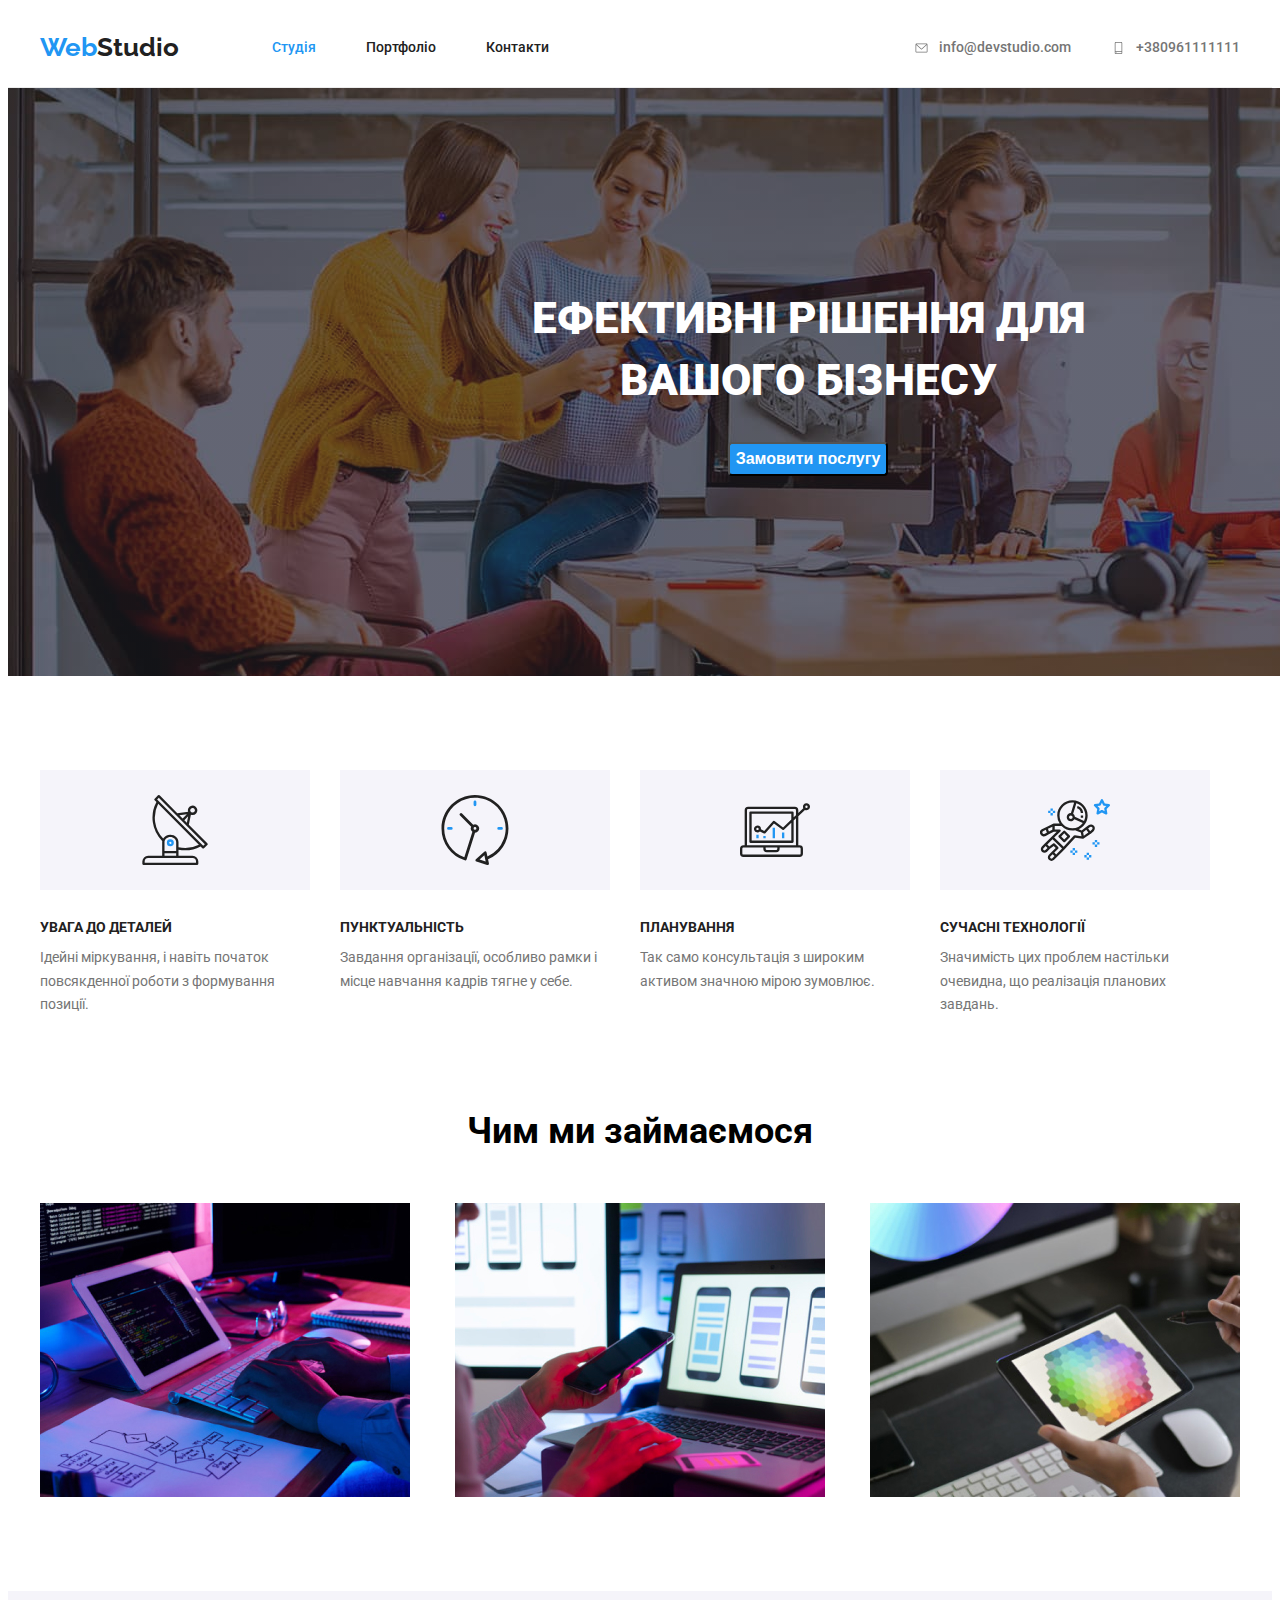
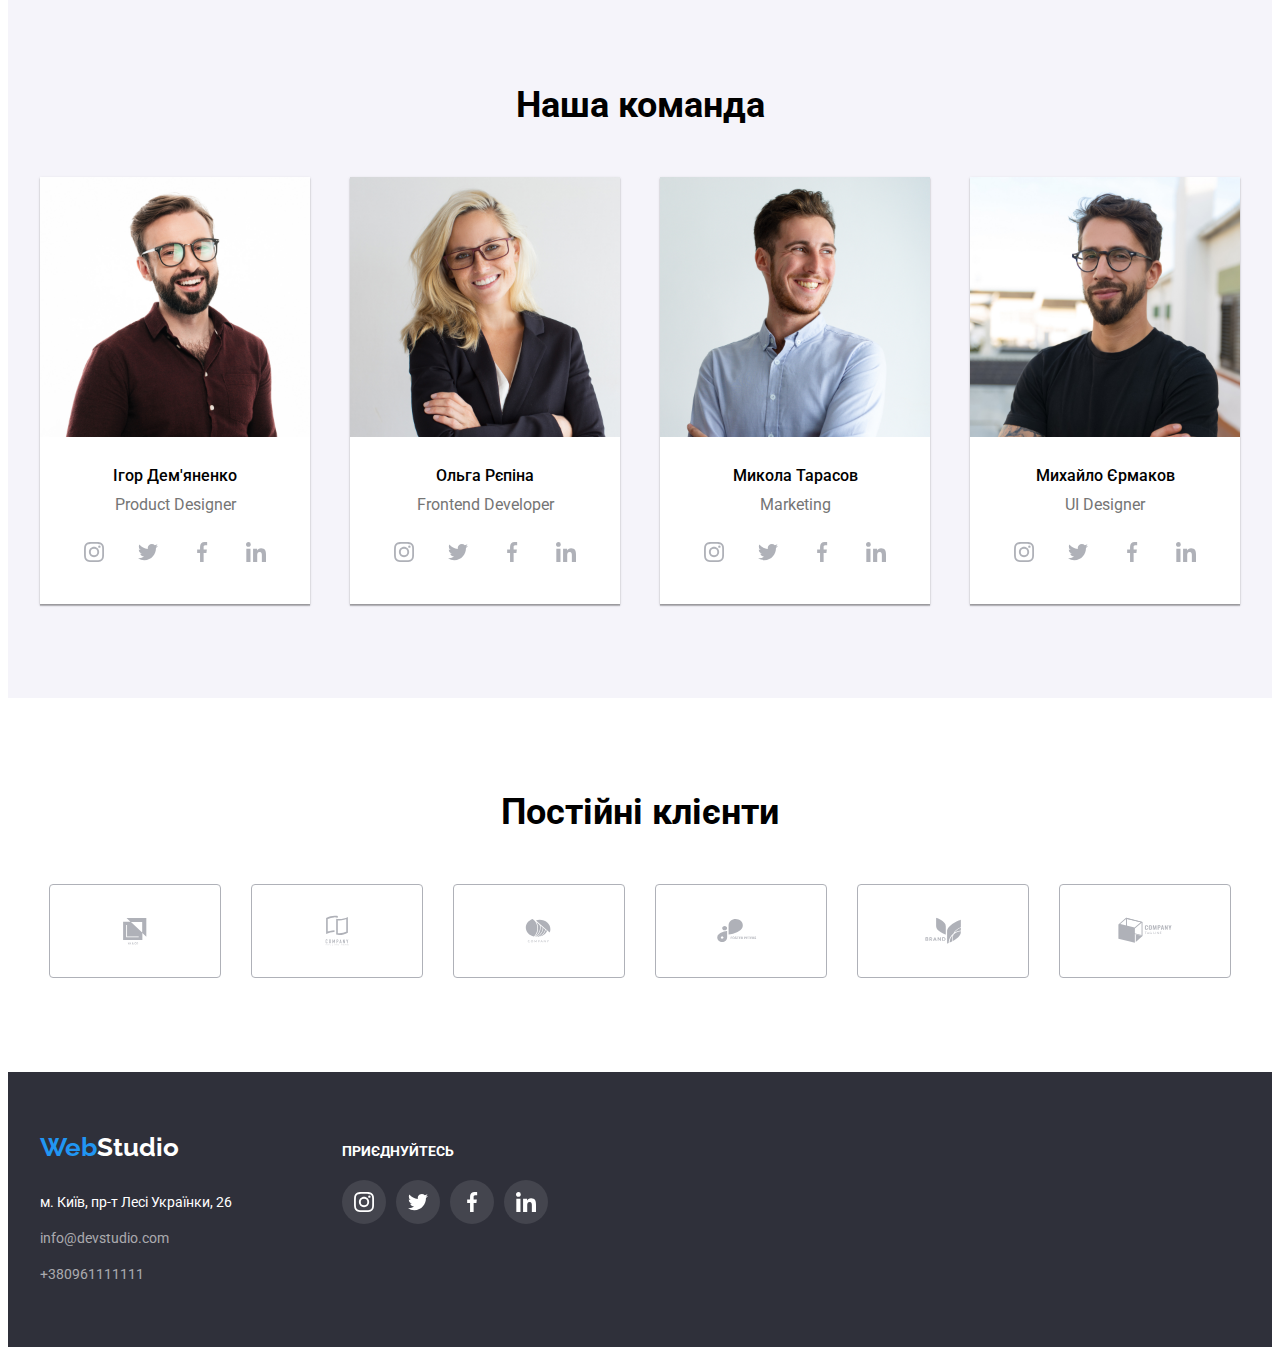
==== index.html @ 817e616e "03.02" ====
<!DOCTYPE html>
<html lang="uk">
  <head>
    <meta charset="UTF-8" />
    <meta http-equiv="X-UA-Compatible" content="IE=edge" />
    <meta name="viewport" content="width=device-width, initial-scale=1.0" />
    <title>Document</title>
    <link
      href="https://fonts.googleapis.com/css2?family=Raleway:wght@700&family=Roboto:wght@400;500;700;900&display=swap"
      rel="stylesheet"
    />
    <link rel="stylesheet" href="https://cdnjs.cloudflare.com/ajax/libs/modern-normalize/1.1.0/modern-normalize.min.css" integrity="sha512-wpPYUAdjBVSE4KJnH1VR1HeZfpl1ub8YT/NKx4PuQ5NmX2tKuGu6U/JRp5y+Y8XG2tV+wKQpNHVUX03MfMFn9Q==" crossorigin="anonymous" referrerpolicy="no-referrer" />
    <link rel="stylesheet" href="./css/styles.css" />
  </head>
  <body>
 
    <header class="header-content">
      <div class="container heder-container">
      <a href="index.html" class="logo-link"
        >Web<span class="logo-heder">Studio</span></a
      >
      <nav>
        <ul class="header-items list">
          <li><a href="index.html" class="site-nav active">Студія</a></li>
          <li><a href="portfolio.html" class="site-nav">Портфоліо</a></li>
          <li><a href="" class="site-nav">Контакти</a></li>
        </ul>
      </nav>

      <ul class="list auth-nav">
        <li class="thumbnail">
        <a href="mailto:info@devstudio.com" class="nav-link"
            ><svg class="icon-nav" width="15" height="12"><use href="images\icons.svg#envelope"></use></svg>info@devstudio.com</a>
        </li>
        <li class="thumbnail">
         <a href="tel:+380961111111"class="nav-link"><svg class="icon-nav" width="15" height="12"><use href="images\icons.svg#smartphone"></use></svg>+380961111111</a></li>
      </ul>
    </div>
    </header>
  

    <main>
      <section class="hero container-hero">
        <div class="container">
        <h1 class="hero-title">Ефективні рішення для вашого бізнесу</h1>
        <button type="button" class="btn-primary">Замовити послугу</button>
      </div>
      </section>
      <section class="section">
        <div class="container">
        <ul class="list items">
          <li class="text-list">
            <div class="icon"><svg class="list-icon"width="70" height="70">
              <use href="images\icons.svg#icon-antenna-1"
            </svg></div>
            <h3 class="feature-list-title">УВАГА ДО ДЕТАЛЕЙ</h3>
            <p class="text">
              Ідейні міркування, і навіть початок повсякденної роботи з
              формування позиції.
            </p>
          </li>
          <li class="text-list">
            <div class="icon"><svg class="list-icon"width="70" height="70">
              <use href="images\icons.svg#clock"
            </svg></div>
            <h3 class="feature-list-title">ПУНКТУАЛЬНІСТЬ</h3>
            <p class="text">
              Завдання організації, особливо рамки і місце навчання кадрів тягне
              у себе.
            </p>
          </li>
          <li class="text-list">
            <div class="icon"><svg class="list-icon"width="70" height="70">
              <use href="images\icons.svg#diagram"
            </svg></div>
            <h3 class="feature-list-title">ПЛАНУВАННЯ</h3>
            <p class="text">
              Так само консультація з широким активом значною мірою зумовлює.
            </p>
          </li>
          <li class="text-list">
            <div class="icon"><svg class="list-icon"width="70" height="70">
              <use href="images\icons.svg#astronaut"
            </svg></div>
            <h3 class="feature-list-title">СУЧАСНІ ТЕХНОЛОГІЇ</h3>
            <p class="text">
              Значимість цих проблем настільки очевидна, що реалізація планових
              завдань.
            </p>
          </li>
        </ul>
      </section>
    </div>
      <section class="section section-content">
        <div class="container">
        <h2 class="caption-section">Чим ми займаємося</h2>

        <ul class="list items-image">
          <li><img class="pic"src="images/img1.jpg" alt="програмування" width="370" /></li>
          <li>
            <img class="pic"
              src="images/img2.jpg"
              alt="програміст тримає телефон сидячи біля компютера"
              width="370"
            />
          </li>
          <li>
            <img class="pic"
              src="images/img3.jpg"
              alt="палітра кольорів на екрані планшета"
              width="370"
            />
          </li>
        </ul>
        </div>
      </section>

      <section class="section-works section">
        <div class="container">
        <h2 class="caption-section">Наша команда</h2>
        <ul class="list meta">
          <li class="aside-social">
            <img class="pic" src="images/img_Igor.jpg" alt="ігор " width="270" />
            <div class="aside">
            <h3 class="heading">Ігор Дем'яненко</h3>
            <p class="tagline">Product Designer</p>
            <ul class="social-list list">
              <li class="social-list-item">
                <a  href="" class="social-list-link">
              <svg class="social-list-icon" width="20" height="20"><use href="images\icons.svg#instagram"></use></svg>
            </a></li>
            <li class="social-list-item">
              <a class="social-list-link" href="">
            <svg class="social-list-icon" width="20" height="20"><use href="images\icons.svg#twitter"></use></svg>
          </a></li>
          <li class="social-list-item">
            <a class="social-list-link" href="">
          <svg class="social-list-icon" width="20" height="20"><use href="images\icons.svg#facebook"></use></svg>
        </a></li>
        <li class="social-list-item">
          <a class="social-list-link" href="">
        <svg class="social-list-icon" width="20" height="20"><use href="images\icons.svg#linkedin"></use></svg>
      </a></li>
          </ul>
          </div>
          </li>
          <li class="aside-social">
            <img class="pic" src="images/img_olga.jpg" alt="ольга" width="270" />
            <div class="aside">
            <h3 class="heading">Ольга Рєпіна</h3>
            <p class="tagline">Frontend Developer</p>
            <ul class="social-list list">
              <li class="social-list-item">
                <a  href="" class="social-list-link">
              <svg class="social-list-icon" width="20" height="20"><use href="images\icons.svg#instagram"></use></svg>
            </a></li>
            <li class="social-list-item">
              <a class="social-list-link" href="">
            <svg class="social-list-icon" width="20" height="20"><use href="images\icons.svg#twitter"></use></svg>
          </a></li>
          <li class="social-list-item">
            <a class="social-list-link" href="">
          <svg class="social-list-icon" width="20" height="20"><use href="images\icons.svg#facebook"></use></svg>
        </a></li>
        <li class="social-list-item">
          <a class="social-list-link" href="">
        <svg class="social-list-icon" width="20" height="20"><use href="images\icons.svg#linkedin"></use></svg>
      </a></li>
          </ul>
            </div>
          </li>
          <li class="aside-social">
            <img class="pic" src="images/img_mikola.jpg" alt="микола" width="270" />
            <div class="aside">
            <h3 class="heading">Микола Тарасов</h3>
            <p class="tagline">Marketing</p>
            <ul class="social-list list">
              <li class="social-list-item">
                <a  href="" class="social-list-link">
              <svg class="social-list-icon" width="20" height="20"><use href="images\icons.svg#instagram"></use></svg>
            </a></li>
            <li class="social-list-item">
              <a class="social-list-link" href="">
            <svg class="social-list-icon" width="20" height="20"><use href="images\icons.svg#twitter"></use></svg>
          </a></li>
          <li class="social-list-item">
            <a class="social-list-link" href="">
          <svg class="social-list-icon" width="20" height="20"><use href="images\icons.svg#facebook"></use></svg>
        </a></li>
        <li class="social-list-item">
          <a class="social-list-link" href="">
        <svg class="social-list-icon" width="20" height="20"><use href="images\icons.svg#linkedin"></use></svg>
      </a></li>
          </ul>
            </div>
          </li>
          <li class="aside-social">
            <img class="pic" src="images/img_mihaylo.jpg" alt="михайло" width="270" />
            <div class="aside">
            <h3 class="heading">Михайло Єрмаков</h3>
            <p class="tagline">UI Designer</p>
            <ul class="social-list list">
              <li class="social-list-item">
                <a  href="" class="social-list-link">
              <svg class="social-list-icon" width="20" height="20"><use href="images\icons.svg#instagram"></use></svg>
            </a></li>
            <li class="social-list-item">
              <a class="social-list-link" href="">
            <svg class="social-list-icon" width="20" height="20"><use href="images\icons.svg#twitter"></use></svg>
          </a></li>
          <li class="social-list-item">
            <a class="social-list-link" href="">
          <svg class="social-list-icon" width="20" height="20"><use href="images\icons.svg#facebook"></use></svg>
        </a></li>
        <li class="social-list-item">
          <a class="social-list-link" href="">
        <svg class="social-list-icon" width="20" height="20"><use href="images\icons.svg#linkedin"></use></svg>
      </a></li>
          </ul>
            </div>
          </li>
        </ul>
        </div>
      </section>
      <section class="section">
        <div class="container">
          <h2 class="subject">Постійні клієнти</h2>
            <ul class="row list">
              <li class="items-logo"><a  href="" class="items-logo-link">
                <svg class="list-logo" width="106" height="60"><use href="images\icons.svg#Logo"></use></svg>
              </a></li>
              <li class="items-logo"><a  href="" class="items-logo-link">
                <svg class="list-logo" width="106" height="60"><use href="images\icons.svg#Logo-1"></use></svg>
              </a></li>
              <li class="items-logo"><a  href="" class="items-logo-link">
                <svg class="list-logo" width="106" height="60"><use href="images\icons.svg#Logo-2"></use></svg>
              </a></li>
              <li class="items-logo"><a  href="" class="items-logo-link">
                <svg class="list-logo" width="106" height="60"><use href="images\icons.svg#Logo-3"></use></svg>
              </a></li>
              <li class="items-logo"><a  href="" class="items-logo-link">
                <svg class="list-logo" width="106" height="60"><use href="images\icons.svg#Logo-4"></use></svg>
              </a></li>
              <li class="items-logo"><a  href="" class="items-logo-link">
                <svg class="list-logo" width="106" height="60"><use href="images\icons.svg#Logo-5"></use></svg>
              </a></li>
            </ul>
          </div>
        </section>
    </main>
  
    <footer class="footer">
      <div class="container container-footer">
      <div>
      <a href="index.html" class="logo-link footer-logo"
        >Web<span class="logo-footer">Studio</span></a>
      <address class="contact-address">
        <p class="contact-item">м. Київ, пр-т Лесі Українки, 26</p>
        <a href="mailto:info@devstudio.com" class="contact"
          >info@devstudio.com</a
        >
        <a href="tel:+380961111111" class="contact footer-contact">+380961111111</a>
       
   </address>
    </div>
      <div class="footer-aside">
        <p class="footer-subject">ПРИЄДНУЙТЕСЬ</p>
        <ul class="social">
          <li class="social-item">
            <a  href="" class="social-link">
          <svg class="social-icon" width="20" height="20"><use href="images\icons.svg#instagram"></use></svg>
        </a></li>
        <li class="social-item">
          <a class="social-link" href="">
        <svg class="social-icon" width="20" height="20"><use href="images\icons.svg#twitter"></use></svg>
      </a></li>
      <li class="social-item">
        <a class="social-link" href="">
      <svg class="social-icon" width="20" height="20"><use href="images\icons.svg#facebook"></use></svg>
    </a></li>
    <li class="social-item">
      <a class="social-link" href="">
    <svg class="social-icon" width="20" height="20"><use href="images\icons.svg#linkedin"></use></svg>
  </a></li>
      </ul>
        
      </div>
    </div>
    </footer>
  </body>
</html>
---- css/styles.css ----
:root {
  --primary-text-color: #212121;
  --text-color: #2196f3;
  --main-text-color: #757575;
  --accent-color: #ffffff;
}
body {
  font-family: Roboto, sans-serif;
}
/*-----утилиты----*/
h1,
h2,
h3,
p {
  padding: 0;
  margin: 0;
}
ul {
  padding: 0;
  margin: 0;
  padding-left: 0;
}
.section {
  padding-top: 94px;
  padding-bottom: 94px;
}
.section-content {
  padding-top: 0;
}
/*heder*/
.container {
  margin-left: auto;
  margin-right: auto;
  width: 1200px;
  padding-left: 15px;
  padding-right: 15px;
}
.heder-container {
  display: flex;
  align-items: center;
}
.header-content {
  border-bottom: 1px solid #ececec;
}
.logo-link {
  font-family: "Raleway", sans-serif;
  font-weight: 700;
  font-size: 26px;
  line-height: 1.2;
  color: var(--text-color);
  text-decoration: none;

  display: block;
  margin-right: 93px;
}
.logo-heder {
  color: var(--primary-text-color);
}
.logo-footer {
  color: var(--accent-color);
}

.list {
  list-style: none;
}

.header-items {
  display: flex;
}
.header-items li:not(:last-child) {
  margin-right: 50px;
}
.site-nav-current {
  color: var(--primary-text-color);
  font-weight: 500;
  font-size: 14px;
  line-height: 1.1;
}
.site-nav {
  display: block;
  padding-top: 32px;
  padding-bottom: 32px;

  color: var(--primary-text-color);
  font-weight: 500;
  font-size: 14px;
  line-height: 1.1;
  text-decoration: none;
}
.site-nav:hover,
.site-nav:focus {
  color: var(--text-color);
}
.active {
  color: var(--text-color);
}
.site-nav-current:hover,
.site-nav-current:focus {
  color: var(--text-color);
}
.auth-nav {
  display: flex;
  margin-left: auto;
}

/*.thumbnail {
 
}*/
.nav-link {
  display: flex;
  align-items: center;
  color: var(--main-text-color);
  font-weight: 500;
  font-size: 14px;
  line-height: 1.1;
  text-decoration: none;
}
.icon-nav:hover,
.icon-nav:focus {
  fill: var(--text-color);
}
.icon-nav {
  fill: currentColor;
  margin-right: 10px;
}

.auth-nav li:not(:last-child) {
  margin-right: 40px;
}

.nav-link:hover,
.nav-link:focus {
  color: var(--text-color);
}
/*hero*/
.hero {
  background-color: #2f303a;
  text-align: center;
  padding-top: 200px;
  padding-bottom: 200px;
}
.container-hero {
  background-image: linear-gradient(
      rgba(47, 48, 58, 0.4),
      rgba(47, 48, 58, 0.4)
    ),
    url("../images/hero.jpg");
  margin-left: auto;
  margin-right: auto;
  width: 1600px;

  background-size: cover;
  background-position: center;
}
.hero-title {
  color: var(--accent-color);
  font-weight: 900;
  font-size: 44px;
  line-height: 1.4;
  text-transform: uppercase;
  text-align: center;

  margin: 0 auto;
  max-width: 696px;
}
.items {
  display: flex;
}
/*section*/
.icon {
  display: flex;
  width: 270px;
  height: 120px;
  background-color: #f5f4fa;
  justify-content: center;
  align-items: center;
  margin-bottom: 30px;
}

.section-title {
  color: #2f303a;
}
.section-works {
  background-color: #f5f4fa;
}
/*h3*/
.text-list:not(:last-child) {
  margin-right: 30px;
}
.text-list {
  width: 270px;
}

.feature-list-title {
  color: var(--primary-text-color);
  font-size: 14px;
  line-height: 1.1;
  margin-bottom: 10px;
}
/*h3 heading*/
.heading {
  font-weight: 500;
  font-size: 16px;
  line-height: 1.18;

  margin-bottom: 10px;
}
.social-list {
  display: flex;
  justify-content: center;
  margin-top: 16px;
}
.social-list-item:not(:last-child) {
  margin-right: 10px;
}
.social-list-item {
  display: flex;
}
.social-list-link {
  display: flex;
  align-items: center;
  justify-content: center;

  width: 44px;
  height: 44px;

  border-radius: 50px;
}
.social-list-link:hover,
.social-list-link:focus {
  background: var(--text-color);
}
.social-list-icon {
  fill: #afb1b8;
}
.social-list-link:hover svg,
.social-list-link:focus svg {
  fill: var(--accent-color);
}

/*h2*/
.caption-section {
  font-size: 36px;
  line-height: 1.16;
  text-align: center;

  margin-bottom: 50px;
}
.aside-social {
  background-color: var(--accent-color);
  box-shadow: 0px 1px 3px rgba(0, 0, 0, 0.12), 0px 1px 1px rgba(0, 0, 0, 0.14),
    0px 2px 1px rgba(0, 0, 0, 0.2);
}
.items-image {
  display: flex;
  justify-content: space-between;
}
.items-image :not(:last-child) {
  margin-right: 30px;
}
.meta {
  display: flex;
  justify-content: space-between;
}
.section-works li:not(:last-child) {
  margin-right: 10px;
}
.text {
  color: var(--main-text-color);
  font-weight: 400;
  font-size: 14px;
  line-height: 1.7;
}
/*button*/
.btn-primary {
  color: var(--accent-color);
  background-color: var(--text-color);
  cursor: pointer;
  font-weight: 700;
  font-size: 16px;
  line-height: 1.8;
  margin-top: 30px;
  border-radius: 4px;
}
.btn {
  color: var(--primary-text-color);
  background-color: #f5f4fa;
  cursor: pointer;
  font-weight: 400;
  font-size: 16px;
  line-height: 1.62;
  border-radius: 4px;
  padding: 6px 22px;
  border: none;
}
.items-btn {
  display: flex;
  justify-content: center;
  margin-bottom: 50px;
}
.items-btn :not(:last-child) {
  margin-right: 8px;
}
.pagination {
  display: flex;
  flex-wrap: wrap;
  gap: 30px;
}
.item {
  flex-basis: calc((100% - 60px) / 3);
}

.list-aside {
  padding: 20px 24px;
  border-top: 1px solid #eeeeee;
  border-left: 1px solid #eeeeee;
  border-right: 1px solid #eeeeee;
}
.btn:hover,
.btn:focus {
  color: var(--accent-color);
  background-color: var(--text-color);
  box-shadow: 0px 3px 1px rgba(0, 0, 0, 0.1), 0px 1px 2px rgba(0, 0, 0, 0.08),
    0px 2px 2px rgba(0, 0, 0, 0.12);
}
/*h2*/
.caption {
  color: var(--primary-text-color);
  font-size: 18px;
  line-height: 2;

  margin: 0px;
  margin-bottom: 4px;
}
.pic {
  display: block;
}
.tagline {
  color: var(--main-text-color);
  font-weight: 400;
  font-size: 16px;
  line-height: 1.18;
}
.aside {
  padding-top: 30px;
  padding-bottom: 30px;
  text-align: center;
}
/*new section*/
.subject {
  font-size: 36px;
  line-height: 1.16;
  text-align: center;

  margin-bottom: 50px;
}
.row {
  display: flex;
  justify-content: center;
}
.items-logo {
  display: flex;
}
.row :not(:last-child) {
  margin-right: 30px;
}
.items-logo-link {
  display: flex;
  align-items: center;
  border: 1px solid #afb1b8;
  width: 170px;
  height: 92px;
  justify-content: center;
  border-radius: 4px;
}

.items-logo-link:hover .list-logo,
.items-logo-link:focus .list-logo {
  fill: var(--text-color);
}
.items-logo-link:hover,
.items-logo-link:focus {
  border-color: var(--text-color);
}
.list-logo {
  fill: #afb1b8;
}
/*footer*/
.container-footer {
  display: flex;
  align-items: baseline;
}
.footer {
  display: flex;
  background-color: #2f303a;
  padding-top: 60px;
  padding-bottom: 60px;
}
.footer-logo {
  margin-bottom: 28px;
}
.contact {
  color: rgba(255, 255, 255, 0.6);
  font-weight: 400;
  font-size: 14px;
  line-height: 1.71;
  text-decoration: none;

  display: block;
  margin-bottom: 12px;
}
.contact:hover,
.contact:focus {
  color: var(--text-color);
}
.contact-address {
  font-style: normal;
}
.contact-item {
  color: var(--accent-color);
  font-weight: 400;
  font-size: 14px;
  line-height: 1.71;
  text-decoration: none;

  margin-bottom: 12px;
}
.subtitle {
  text-decoration: none;
  display: block;
}
.subtitle:hover,
.subtitle:focus {
  box-shadow: 0px 3px 1px rgba(0, 0, 0, 0.1), 0px 1px 2px rgba(0, 0, 0, 0.08),
    0px 2px 2px rgba(0, 0, 0, 0.12);
}

.footer-contact {
  margin-bottom: 0;
}
.footer-aside {
  margin-left: 70px;
}
.footer-subject {
  color: var(--accent-color);
  font-weight: 700;
  font-size: 14px;
  line-height: 1.17;
}
.social {
  display: flex;
  margin-top: 20px;
}
.social-item:not(:last-child) {
  margin-right: 10px;
}
.social-item {
  display: flex;
}
.social-link {
  display: flex;
  align-items: center;
  justify-content: center;

  width: 44px;
  height: 44px;
  background: rgba(255, 255, 255, 0.1);
  border-radius: 50px;
}
.social-link:hover,
.social-link:focus {
  background: var(--text-color);
}
.social-icon {
  fill: var(--accent-color);
}
.social-link:hover svg,
.social-link:focus {
  fill: var(--accent-color);
}
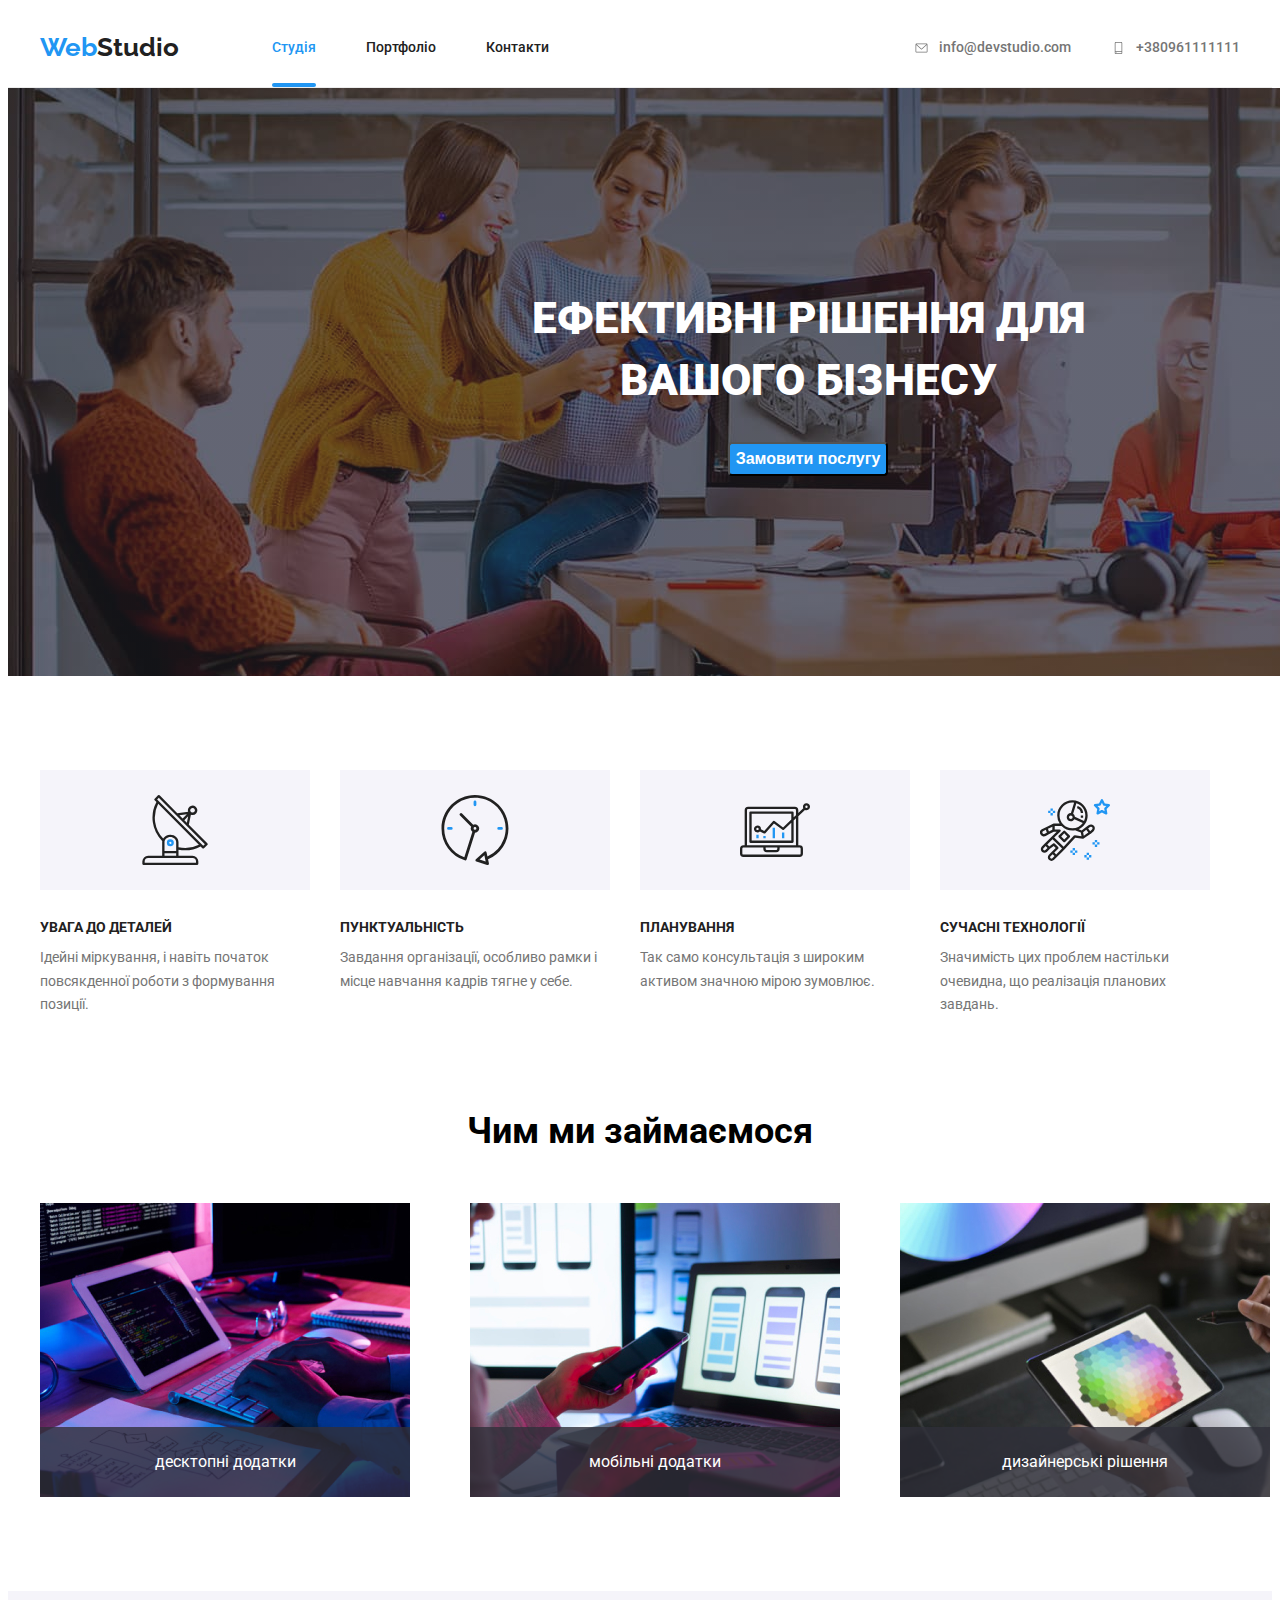
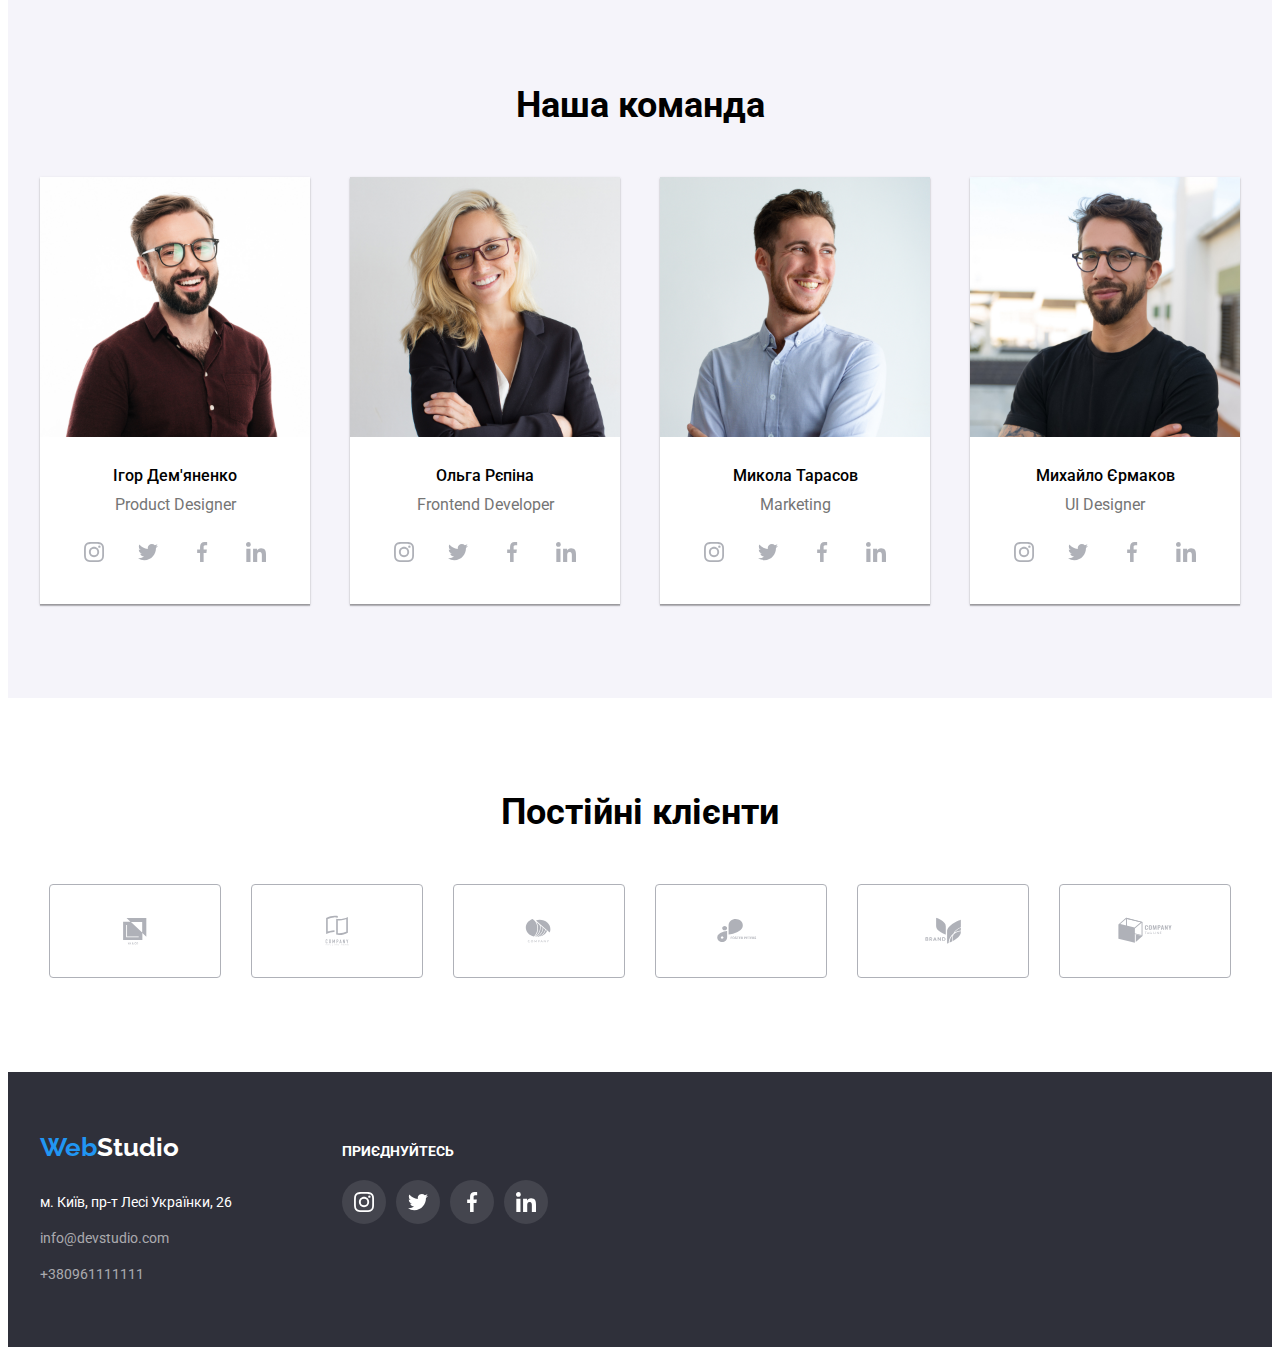
==== commit f0433447: "04,02" ====
--- a/index.html
+++ b/index.html
@@ -1,24 +1,24 @@
 <!DOCTYPE html>
 <html lang="uk">
-  <head>
-    <meta charset="UTF-8" />
-    <meta http-equiv="X-UA-Compatible" content="IE=edge" />
-    <meta name="viewport" content="width=device-width, initial-scale=1.0" />
-    <title>Document</title>
-    <link
-      href="https://fonts.googleapis.com/css2?family=Raleway:wght@700&family=Roboto:wght@400;500;700;900&display=swap"
-      rel="stylesheet"
-    />
-    <link rel="stylesheet" href="https://cdnjs.cloudflare.com/ajax/libs/modern-normalize/1.1.0/modern-normalize.min.css" integrity="sha512-wpPYUAdjBVSE4KJnH1VR1HeZfpl1ub8YT/NKx4PuQ5NmX2tKuGu6U/JRp5y+Y8XG2tV+wKQpNHVUX03MfMFn9Q==" crossorigin="anonymous" referrerpolicy="no-referrer" />
-    <link rel="stylesheet" href="./css/styles.css" />
-  </head>
-  <body>
- 
-    <header class="header-content">
-      <div class="container heder-container">
-      <a href="index.html" class="logo-link"
-        >Web<span class="logo-heder">Studio</span></a
-      >
+
+<head>
+  <meta charset="UTF-8" />
+  <meta http-equiv="X-UA-Compatible" content="IE=edge" />
+  <meta name="viewport" content="width=device-width, initial-scale=1.0" />
+  <title>Document</title>
+  <link href="https://fonts.googleapis.com/css2?family=Raleway:wght@700&family=Roboto:wght@400;500;700;900&display=swap"
+    rel="stylesheet" />
+  <link rel="stylesheet" href="https://cdnjs.cloudflare.com/ajax/libs/modern-normalize/1.1.0/modern-normalize.min.css"
+    integrity="sha512-wpPYUAdjBVSE4KJnH1VR1HeZfpl1ub8YT/NKx4PuQ5NmX2tKuGu6U/JRp5y+Y8XG2tV+wKQpNHVUX03MfMFn9Q=="
+    crossorigin="anonymous" referrerpolicy="no-referrer" />
+  <link rel="stylesheet" href="./css/styles.css" />
+</head>
+
+<body>
+
+  <header class="header-content">
+    <div class="container heder-container">
+      <a href="index.html" class="logo-link">Web<span class="logo-heder">Studio</span></a>
       <nav>
         <ul class="header-items list">
           <li><a href="index.html" class="site-nav active">Студія</a></li>
@@ -29,30 +29,34 @@
 
       <ul class="list auth-nav">
         <li class="thumbnail">
-        <a href="mailto:info@devstudio.com" class="nav-link"
-            ><svg class="icon-nav" width="15" height="12"><use href="images\icons.svg#envelope"></use></svg>info@devstudio.com</a>
+          <a href="mailto:info@devstudio.com" class="nav-link"><svg class="icon-nav" width="15" height="12">
+              <use href="images\icons.svg#envelope"></use>
+            </svg>info@devstudio.com</a>
         </li>
         <li class="thumbnail">
-         <a href="tel:+380961111111"class="nav-link"><svg class="icon-nav" width="15" height="12"><use href="images\icons.svg#smartphone"></use></svg>+380961111111</a></li>
+          <a href="tel:+380961111111" class="nav-link"><svg class="icon-nav" width="15" height="12">
+              <use href="images\icons.svg#smartphone"></use>
+            </svg>+380961111111</a>
+        </li>
       </ul>
     </div>
-    </header>
-  
-
-    <main>
-      <section class="hero container-hero">
-        <div class="container">
+  </header>
+
+
+  <main>
+    <section class="hero container-hero">
+      <div class="container">
         <h1 class="hero-title">Ефективні рішення для вашого бізнесу</h1>
         <button type="button" class="btn-primary">Замовити послугу</button>
       </div>
-      </section>
-      <section class="section">
-        <div class="container">
+    </section>
+    <section class="section">
+      <div class="container">
         <ul class="list items">
           <li class="text-list">
-            <div class="icon"><svg class="list-icon"width="70" height="70">
-              <use href="images\icons.svg#icon-antenna-1"
-            </svg></div>
+            <div class="icon"><svg class="list-icon" width="70" height="70">
+                <use href="images\icons.svg#icon-antenna-1" </svg>
+            </div>
             <h3 class="feature-list-title">УВАГА ДО ДЕТАЛЕЙ</h3>
             <p class="text">
               Ідейні міркування, і навіть початок повсякденної роботи з
@@ -60,9 +64,9 @@
             </p>
           </li>
           <li class="text-list">
-            <div class="icon"><svg class="list-icon"width="70" height="70">
-              <use href="images\icons.svg#clock"
-            </svg></div>
+            <div class="icon"><svg class="list-icon" width="70" height="70">
+                <use href="images\icons.svg#clock" </svg>
+            </div>
             <h3 class="feature-list-title">ПУНКТУАЛЬНІСТЬ</h3>
             <p class="text">
               Завдання організації, особливо рамки і місце навчання кадрів тягне
@@ -70,18 +74,18 @@
             </p>
           </li>
           <li class="text-list">
-            <div class="icon"><svg class="list-icon"width="70" height="70">
-              <use href="images\icons.svg#diagram"
-            </svg></div>
+            <div class="icon"><svg class="list-icon" width="70" height="70">
+                <use href="images\icons.svg#diagram" </svg>
+            </div>
             <h3 class="feature-list-title">ПЛАНУВАННЯ</h3>
             <p class="text">
               Так само консультація з широким активом значною мірою зумовлює.
             </p>
           </li>
           <li class="text-list">
-            <div class="icon"><svg class="list-icon"width="70" height="70">
-              <use href="images\icons.svg#astronaut"
-            </svg></div>
+            <div class="icon"><svg class="list-icon" width="70" height="70">
+                <use href="images\icons.svg#astronaut" </svg>
+            </div>
             <h3 class="feature-list-title">СУЧАСНІ ТЕХНОЛОГІЇ</h3>
             <p class="text">
               Значимість цих проблем настільки очевидна, що реалізація планових
@@ -89,203 +93,269 @@
             </p>
           </li>
         </ul>
-      </section>
+    </section>
     </div>
-      <section class="section section-content">
-        <div class="container">
+    <section class="section section-content">
+      <div class="container">
         <h2 class="caption-section">Чим ми займаємося</h2>
 
         <ul class="list items-image">
-          <li><img class="pic"src="images/img1.jpg" alt="програмування" width="370" /></li>
-          <li>
-            <img class="pic"
-              src="images/img2.jpg"
-              alt="програміст тримає телефон сидячи біля компютера"
-              width="370"
-            />
-          </li>
-          <li>
-            <img class="pic"
-              src="images/img3.jpg"
-              alt="палітра кольорів на екрані планшета"
-              width="370"
-            />
-          </li>
-        </ul>
-        </div>
-      </section>
-
-      <section class="section-works section">
-        <div class="container">
+          <li><div class="box-holder"><img class="pic" src="images/img1.jpg" alt="програмування" width="370" />
+            <div class="holder"><p class="holder-text">десктопні додатки</p></div></div></li>
+          <li><div class="box-holder">
+            <img class="pic" src="images/img2.jpg" alt="програміст тримає телефон сидячи біля компютера" width="370" />
+            <div class="holder"><p class="holder-text">мобільні додатки</p></div>
+          </div>
+          </li>
+          <li><div class="box-holder">
+            <img class="pic" src="images/img3.jpg" alt="палітра кольорів на екрані планшета" width="370" />
+            <div class="holder"><p class="holder-text">дизайнерські рішення</p></div></div>
+          </li>
+        </ul>
+      </div>
+    </section>
+
+    <section class="section-works section">
+      <div class="container">
         <h2 class="caption-section">Наша команда</h2>
         <ul class="list meta">
           <li class="aside-social">
             <img class="pic" src="images/img_Igor.jpg" alt="ігор " width="270" />
             <div class="aside">
-            <h3 class="heading">Ігор Дем'яненко</h3>
-            <p class="tagline">Product Designer</p>
-            <ul class="social-list list">
-              <li class="social-list-item">
-                <a  href="" class="social-list-link">
-              <svg class="social-list-icon" width="20" height="20"><use href="images\icons.svg#instagram"></use></svg>
-            </a></li>
-            <li class="social-list-item">
-              <a class="social-list-link" href="">
-            <svg class="social-list-icon" width="20" height="20"><use href="images\icons.svg#twitter"></use></svg>
-          </a></li>
-          <li class="social-list-item">
-            <a class="social-list-link" href="">
-          <svg class="social-list-icon" width="20" height="20"><use href="images\icons.svg#facebook"></use></svg>
-        </a></li>
-        <li class="social-list-item">
-          <a class="social-list-link" href="">
-        <svg class="social-list-icon" width="20" height="20"><use href="images\icons.svg#linkedin"></use></svg>
-      </a></li>
-          </ul>
-          </div>
+              <h3 class="heading">Ігор Дем'яненко</h3>
+              <p class="tagline">Product Designer</p>
+              <ul class="social-list list">
+                <li class="social-list-item">
+                  <a href="" class="social-list-link">
+                    <svg class="social-list-icon" width="20" height="20">
+                      <use href="images\icons.svg#instagram"></use>
+                    </svg>
+                  </a>
+                </li>
+                <li class="social-list-item">
+                  <a class="social-list-link" href="">
+                    <svg class="social-list-icon" width="20" height="20">
+                      <use href="images\icons.svg#twitter"></use>
+                    </svg>
+                  </a>
+                </li>
+                <li class="social-list-item">
+                  <a class="social-list-link" href="">
+                    <svg class="social-list-icon" width="20" height="20">
+                      <use href="images\icons.svg#facebook"></use>
+                    </svg>
+                  </a>
+                </li>
+                <li class="social-list-item">
+                  <a class="social-list-link" href="">
+                    <svg class="social-list-icon" width="20" height="20">
+                      <use href="images\icons.svg#linkedin"></use>
+                    </svg>
+                  </a>
+                </li>
+              </ul>
+            </div>
           </li>
           <li class="aside-social">
             <img class="pic" src="images/img_olga.jpg" alt="ольга" width="270" />
             <div class="aside">
-            <h3 class="heading">Ольга Рєпіна</h3>
-            <p class="tagline">Frontend Developer</p>
-            <ul class="social-list list">
-              <li class="social-list-item">
-                <a  href="" class="social-list-link">
-              <svg class="social-list-icon" width="20" height="20"><use href="images\icons.svg#instagram"></use></svg>
-            </a></li>
-            <li class="social-list-item">
-              <a class="social-list-link" href="">
-            <svg class="social-list-icon" width="20" height="20"><use href="images\icons.svg#twitter"></use></svg>
-          </a></li>
-          <li class="social-list-item">
-            <a class="social-list-link" href="">
-          <svg class="social-list-icon" width="20" height="20"><use href="images\icons.svg#facebook"></use></svg>
-        </a></li>
-        <li class="social-list-item">
-          <a class="social-list-link" href="">
-        <svg class="social-list-icon" width="20" height="20"><use href="images\icons.svg#linkedin"></use></svg>
-      </a></li>
-          </ul>
+              <h3 class="heading">Ольга Рєпіна</h3>
+              <p class="tagline">Frontend Developer</p>
+              <ul class="social-list list">
+                <li class="social-list-item">
+                  <a href="" class="social-list-link">
+                    <svg class="social-list-icon" width="20" height="20">
+                      <use href="images\icons.svg#instagram"></use>
+                    </svg>
+                  </a>
+                </li>
+                <li class="social-list-item">
+                  <a class="social-list-link" href="">
+                    <svg class="social-list-icon" width="20" height="20">
+                      <use href="images\icons.svg#twitter"></use>
+                    </svg>
+                  </a>
+                </li>
+                <li class="social-list-item">
+                  <a class="social-list-link" href="">
+                    <svg class="social-list-icon" width="20" height="20">
+                      <use href="images\icons.svg#facebook"></use>
+                    </svg>
+                  </a>
+                </li>
+                <li class="social-list-item">
+                  <a class="social-list-link" href="">
+                    <svg class="social-list-icon" width="20" height="20">
+                      <use href="images\icons.svg#linkedin"></use>
+                    </svg>
+                  </a>
+                </li>
+              </ul>
             </div>
           </li>
           <li class="aside-social">
             <img class="pic" src="images/img_mikola.jpg" alt="микола" width="270" />
             <div class="aside">
-            <h3 class="heading">Микола Тарасов</h3>
-            <p class="tagline">Marketing</p>
-            <ul class="social-list list">
-              <li class="social-list-item">
-                <a  href="" class="social-list-link">
-              <svg class="social-list-icon" width="20" height="20"><use href="images\icons.svg#instagram"></use></svg>
-            </a></li>
-            <li class="social-list-item">
-              <a class="social-list-link" href="">
-            <svg class="social-list-icon" width="20" height="20"><use href="images\icons.svg#twitter"></use></svg>
-          </a></li>
-          <li class="social-list-item">
-            <a class="social-list-link" href="">
-          <svg class="social-list-icon" width="20" height="20"><use href="images\icons.svg#facebook"></use></svg>
-        </a></li>
-        <li class="social-list-item">
-          <a class="social-list-link" href="">
-        <svg class="social-list-icon" width="20" height="20"><use href="images\icons.svg#linkedin"></use></svg>
-      </a></li>
-          </ul>
+              <h3 class="heading">Микола Тарасов</h3>
+              <p class="tagline">Marketing</p>
+              <ul class="social-list list">
+                <li class="social-list-item">
+                  <a href="" class="social-list-link">
+                    <svg class="social-list-icon" width="20" height="20">
+                      <use href="images\icons.svg#instagram"></use>
+                    </svg>
+                  </a>
+                </li>
+                <li class="social-list-item">
+                  <a class="social-list-link" href="">
+                    <svg class="social-list-icon" width="20" height="20">
+                      <use href="images\icons.svg#twitter"></use>
+                    </svg>
+                  </a>
+                </li>
+                <li class="social-list-item">
+                  <a class="social-list-link" href="">
+                    <svg class="social-list-icon" width="20" height="20">
+                      <use href="images\icons.svg#facebook"></use>
+                    </svg>
+                  </a>
+                </li>
+                <li class="social-list-item">
+                  <a class="social-list-link" href="">
+                    <svg class="social-list-icon" width="20" height="20">
+                      <use href="images\icons.svg#linkedin"></use>
+                    </svg>
+                  </a>
+                </li>
+              </ul>
             </div>
           </li>
           <li class="aside-social">
             <img class="pic" src="images/img_mihaylo.jpg" alt="михайло" width="270" />
             <div class="aside">
-            <h3 class="heading">Михайло Єрмаков</h3>
-            <p class="tagline">UI Designer</p>
-            <ul class="social-list list">
-              <li class="social-list-item">
-                <a  href="" class="social-list-link">
-              <svg class="social-list-icon" width="20" height="20"><use href="images\icons.svg#instagram"></use></svg>
-            </a></li>
-            <li class="social-list-item">
-              <a class="social-list-link" href="">
-            <svg class="social-list-icon" width="20" height="20"><use href="images\icons.svg#twitter"></use></svg>
-          </a></li>
-          <li class="social-list-item">
-            <a class="social-list-link" href="">
-          <svg class="social-list-icon" width="20" height="20"><use href="images\icons.svg#facebook"></use></svg>
-        </a></li>
-        <li class="social-list-item">
-          <a class="social-list-link" href="">
-        <svg class="social-list-icon" width="20" height="20"><use href="images\icons.svg#linkedin"></use></svg>
-      </a></li>
-          </ul>
-            </div>
-          </li>
-        </ul>
-        </div>
-      </section>
-      <section class="section">
-        <div class="container">
-          <h2 class="subject">Постійні клієнти</h2>
-            <ul class="row list">
-              <li class="items-logo"><a  href="" class="items-logo-link">
-                <svg class="list-logo" width="106" height="60"><use href="images\icons.svg#Logo"></use></svg>
-              </a></li>
-              <li class="items-logo"><a  href="" class="items-logo-link">
-                <svg class="list-logo" width="106" height="60"><use href="images\icons.svg#Logo-1"></use></svg>
-              </a></li>
-              <li class="items-logo"><a  href="" class="items-logo-link">
-                <svg class="list-logo" width="106" height="60"><use href="images\icons.svg#Logo-2"></use></svg>
-              </a></li>
-              <li class="items-logo"><a  href="" class="items-logo-link">
-                <svg class="list-logo" width="106" height="60"><use href="images\icons.svg#Logo-3"></use></svg>
-              </a></li>
-              <li class="items-logo"><a  href="" class="items-logo-link">
-                <svg class="list-logo" width="106" height="60"><use href="images\icons.svg#Logo-4"></use></svg>
-              </a></li>
-              <li class="items-logo"><a  href="" class="items-logo-link">
-                <svg class="list-logo" width="106" height="60"><use href="images\icons.svg#Logo-5"></use></svg>
-              </a></li>
-            </ul>
-          </div>
-        </section>
-    </main>
-  
-    <footer class="footer">
-      <div class="container container-footer">
+              <h3 class="heading">Михайло Єрмаков</h3>
+              <p class="tagline">UI Designer</p>
+              <ul class="social-list list">
+                <li class="social-list-item">
+                  <a href="" class="social-list-link">
+                    <svg class="social-list-icon" width="20" height="20">
+                      <use href="images\icons.svg#instagram"></use>
+                    </svg>
+                  </a>
+                </li>
+                <li class="social-list-item">
+                  <a class="social-list-link" href="">
+                    <svg class="social-list-icon" width="20" height="20">
+                      <use href="images\icons.svg#twitter"></use>
+                    </svg>
+                  </a>
+                </li>
+                <li class="social-list-item">
+                  <a class="social-list-link" href="">
+                    <svg class="social-list-icon" width="20" height="20">
+                      <use href="images\icons.svg#facebook"></use>
+                    </svg>
+                  </a>
+                </li>
+                <li class="social-list-item">
+                  <a class="social-list-link" href="">
+                    <svg class="social-list-icon" width="20" height="20">
+                      <use href="images\icons.svg#linkedin"></use>
+                    </svg>
+                  </a>
+                </li>
+              </ul>
+            </div>
+          </li>
+        </ul>
+      </div>
+    </section>
+    <section class="section">
+      <div class="container">
+        <h2 class="subject">Постійні клієнти</h2>
+        <ul class="row list">
+          <li class="items-logo"><a href="" class="items-logo-link">
+              <svg class="list-logo" width="106" height="60">
+                <use href="images\icons.svg#Logo"></use>
+              </svg>
+            </a></li>
+          <li class="items-logo"><a href="" class="items-logo-link">
+              <svg class="list-logo" width="106" height="60">
+                <use href="images\icons.svg#Logo-1"></use>
+              </svg>
+            </a></li>
+          <li class="items-logo"><a href="" class="items-logo-link">
+              <svg class="list-logo" width="106" height="60">
+                <use href="images\icons.svg#Logo-2"></use>
+              </svg>
+            </a></li>
+          <li class="items-logo"><a href="" class="items-logo-link">
+              <svg class="list-logo" width="106" height="60">
+                <use href="images\icons.svg#Logo-3"></use>
+              </svg>
+            </a></li>
+          <li class="items-logo"><a href="" class="items-logo-link">
+              <svg class="list-logo" width="106" height="60">
+                <use href="images\icons.svg#Logo-4"></use>
+              </svg>
+            </a></li>
+          <li class="items-logo"><a href="" class="items-logo-link">
+              <svg class="list-logo" width="106" height="60">
+                <use href="images\icons.svg#Logo-5"></use>
+              </svg>
+            </a></li>
+        </ul>
+      </div>
+    </section>
+  </main>
+
+  <footer class="footer">
+    <div class="container container-footer">
       <div>
-      <a href="index.html" class="logo-link footer-logo"
-        >Web<span class="logo-footer">Studio</span></a>
-      <address class="contact-address">
-        <p class="contact-item">м. Київ, пр-т Лесі Українки, 26</p>
-        <a href="mailto:info@devstudio.com" class="contact"
-          >info@devstudio.com</a
-        >
-        <a href="tel:+380961111111" class="contact footer-contact">+380961111111</a>
-       
-   </address>
-    </div>
+        <a href="index.html" class="logo-link footer-logo">Web<span class="logo-footer">Studio</span></a>
+        <address class="contact-address">
+          <p class="contact-item">м. Київ, пр-т Лесі Українки, 26</p>
+          <a href="mailto:info@devstudio.com" class="contact">info@devstudio.com</a>
+          <a href="tel:+380961111111" class="contact footer-contact">+380961111111</a>
+
+        </address>
+      </div>
       <div class="footer-aside">
         <p class="footer-subject">ПРИЄДНУЙТЕСЬ</p>
         <ul class="social">
           <li class="social-item">
-            <a  href="" class="social-link">
-          <svg class="social-icon" width="20" height="20"><use href="images\icons.svg#instagram"></use></svg>
-        </a></li>
-        <li class="social-item">
-          <a class="social-link" href="">
-        <svg class="social-icon" width="20" height="20"><use href="images\icons.svg#twitter"></use></svg>
-      </a></li>
-      <li class="social-item">
-        <a class="social-link" href="">
-      <svg class="social-icon" width="20" height="20"><use href="images\icons.svg#facebook"></use></svg>
-    </a></li>
-    <li class="social-item">
-      <a class="social-link" href="">
-    <svg class="social-icon" width="20" height="20"><use href="images\icons.svg#linkedin"></use></svg>
-  </a></li>
-      </ul>
-        
+            <a href="" class="social-link">
+              <svg class="social-icon" width="20" height="20">
+                <use href="images\icons.svg#instagram"></use>
+              </svg>
+            </a>
+          </li>
+          <li class="social-item">
+            <a class="social-link" href="">
+              <svg class="social-icon" width="20" height="20">
+                <use href="images\icons.svg#twitter"></use>
+              </svg>
+            </a>
+          </li>
+          <li class="social-item">
+            <a class="social-link" href="">
+              <svg class="social-icon" width="20" height="20">
+                <use href="images\icons.svg#facebook"></use>
+              </svg>
+            </a>
+          </li>
+          <li class="social-item">
+            <a class="social-link" href="">
+              <svg class="social-icon" width="20" height="20">
+                <use href="images\icons.svg#linkedin"></use>
+              </svg>
+            </a>
+          </li>
+        </ul>
+
       </div>
     </div>
-    </footer>
-  </body>
-</html>
+  </footer>
+</body>
+
+</html>--- a/css/styles.css
+++ b/css/styles.css
@@ -85,14 +85,26 @@
   font-weight: 500;
   font-size: 14px;
   line-height: 1.1;
-  text-decoration: none;
+  text-decoration: none; 
+  position: relative;
 }
 .site-nav:hover,
 .site-nav:focus {
   color: var(--text-color);
+  transition: color 250ms cubic-bezier(0.4, 0, 0.2, 1);
 }
 .active {
   color: var(--text-color);
+}
+.active::after {
+  content: '';
+  position: absolute;
+  width: 100%;
+  height: 4px;
+  background-color: var(--text-color);
+  bottom: 0;
+  left: 0;
+  border-radius: 2px;
 }
 .site-nav-current:hover,
 .site-nav-current:focus {
@@ -118,6 +130,7 @@
 .icon-nav:hover,
 .icon-nav:focus {
   fill: var(--text-color);
+  
 }
 .icon-nav {
   fill: currentColor;
@@ -131,6 +144,7 @@
 .nav-link:hover,
 .nav-link:focus {
   color: var(--text-color);
+  transition: color 250ms cubic-bezier(0.4, 0, 0.2, 1);
 }
 /*hero*/
 .hero {
@@ -228,7 +242,8 @@
 }
 .social-list-link:hover,
 .social-list-link:focus {
-  background: var(--text-color);
+  background-color: var(--text-color);
+  transition: background-color 250ms cubic-bezier(0.4, 0, 0.2, 1);
 }
 .social-list-icon {
   fill: #afb1b8;
@@ -236,6 +251,7 @@
 .social-list-link:hover svg,
 .social-list-link:focus svg {
   fill: var(--accent-color);
+  transition: fill 250ms cubic-bezier(0.4, 0, 0.2, 1);
 }
 
 /*h2*/
@@ -255,6 +271,7 @@
   display: flex;
   justify-content: space-between;
 }
+
 .items-image :not(:last-child) {
   margin-right: 30px;
 }
@@ -309,6 +326,42 @@
 .item {
   flex-basis: calc((100% - 60px) / 3);
 }
+.product::before {
+  display: inline-block;
+  content: '';
+  position: absolute;
+  width: 100%;
+  height: 100%;
+  bottom: 0 ;
+  background-color: rgba(33, 150, 243, 0.9);
+  transform: translateY(100%);
+  opacity: 0;
+  transition: transform 250ms cubic-bezier(0.4, 0, 0.2, 1);
+}
+.new {
+  position: relative;
+  overflow: hidden;
+}
+.new:hover .product::before,
+.new:focus .product::before {
+  transform: translateY(0);
+  opacity: 1;
+}
+.subtitle {
+  text-decoration: none;
+  display: block;
+  
+  
+}
+.desc {
+  color: rgba(255, 255, 255, 1);
+}
+.subtitle:hover,
+.subtitle:focus {
+  box-shadow: 0px 3px 1px rgba(0, 0, 0, 0.1), 0px 1px 2px rgba(0, 0, 0, 0.08),
+    0px 2px 2px rgba(0, 0, 0, 0.12);
+    transition: box-shadow 250ms cubic-bezier(0.4, 0, 0.2, 1);
+}
 
 .list-aside {
   padding: 20px 24px;
@@ -322,6 +375,7 @@
   background-color: var(--text-color);
   box-shadow: 0px 3px 1px rgba(0, 0, 0, 0.1), 0px 1px 2px rgba(0, 0, 0, 0.08),
     0px 2px 2px rgba(0, 0, 0, 0.12);
+  transition: color 250ms cubic-bezier(0.4, 0, 0.2, 1);
 }
 /*h2*/
 .caption {
@@ -334,7 +388,33 @@
 }
 .pic {
   display: block;
-}
+  
+ 
+}
+.box-holder {
+  
+  position: relative;
+  
+
+}
+.holder > .holder-text {
+  display: flex;
+  position: absolute;
+  width: 370px;
+  height: 70px; 
+  bottom: 0;
+  justify-content: center;
+  align-items: center;
+  background-color: rgba(47, 48, 58, 0.8);
+  
+  }
+  .holder-text {
+    color: var(--accent-color);
+   /* font-weight: 700;
+    font-size: 14px;
+    line-height: 1.14;*/
+   
+  }
 .tagline {
   color: var(--main-text-color);
   font-weight: 400;
@@ -377,10 +457,12 @@
 .items-logo-link:hover .list-logo,
 .items-logo-link:focus .list-logo {
   fill: var(--text-color);
+  transition: fill 250ms cubic-bezier(0.4, 0, 0.2, 1);
 }
 .items-logo-link:hover,
 .items-logo-link:focus {
   border-color: var(--text-color);
+  transition: fill 250ms cubic-bezier(0.4, 0, 0.2, 1);
 }
 .list-logo {
   fill: #afb1b8;
@@ -412,6 +494,7 @@
 .contact:hover,
 .contact:focus {
   color: var(--text-color);
+  transition: color 250ms cubic-bezier(0.4, 0, 0.2, 1);
 }
 .contact-address {
   font-style: normal;
@@ -424,15 +507,6 @@
   text-decoration: none;
 
   margin-bottom: 12px;
-}
-.subtitle {
-  text-decoration: none;
-  display: block;
-}
-.subtitle:hover,
-.subtitle:focus {
-  box-shadow: 0px 3px 1px rgba(0, 0, 0, 0.1), 0px 1px 2px rgba(0, 0, 0, 0.08),
-    0px 2px 2px rgba(0, 0, 0, 0.12);
 }
 
 .footer-contact {
@@ -469,7 +543,8 @@
 }
 .social-link:hover,
 .social-link:focus {
-  background: var(--text-color);
+  background-color: var(--text-color);
+  transition: background-color 250ms cubic-bezier(0.4, 0, 0.2, 1);
 }
 .social-icon {
   fill: var(--accent-color);
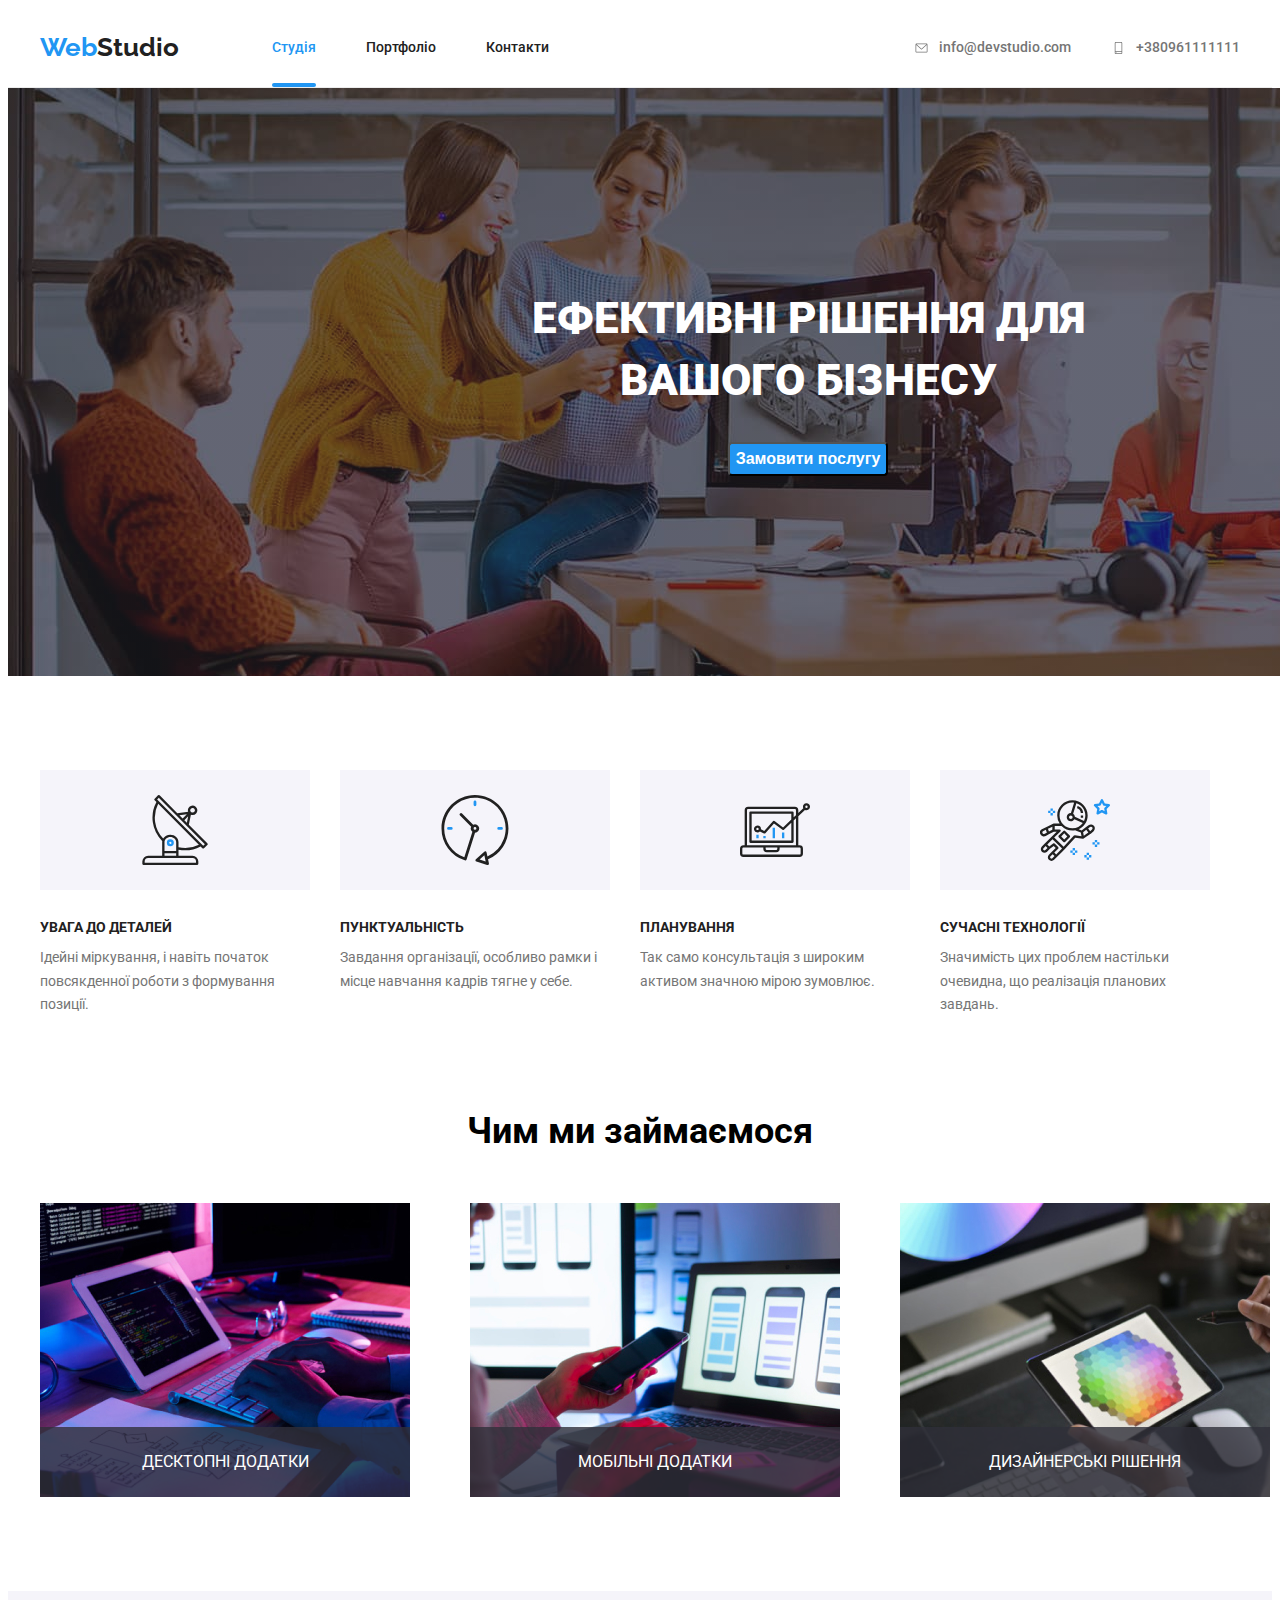
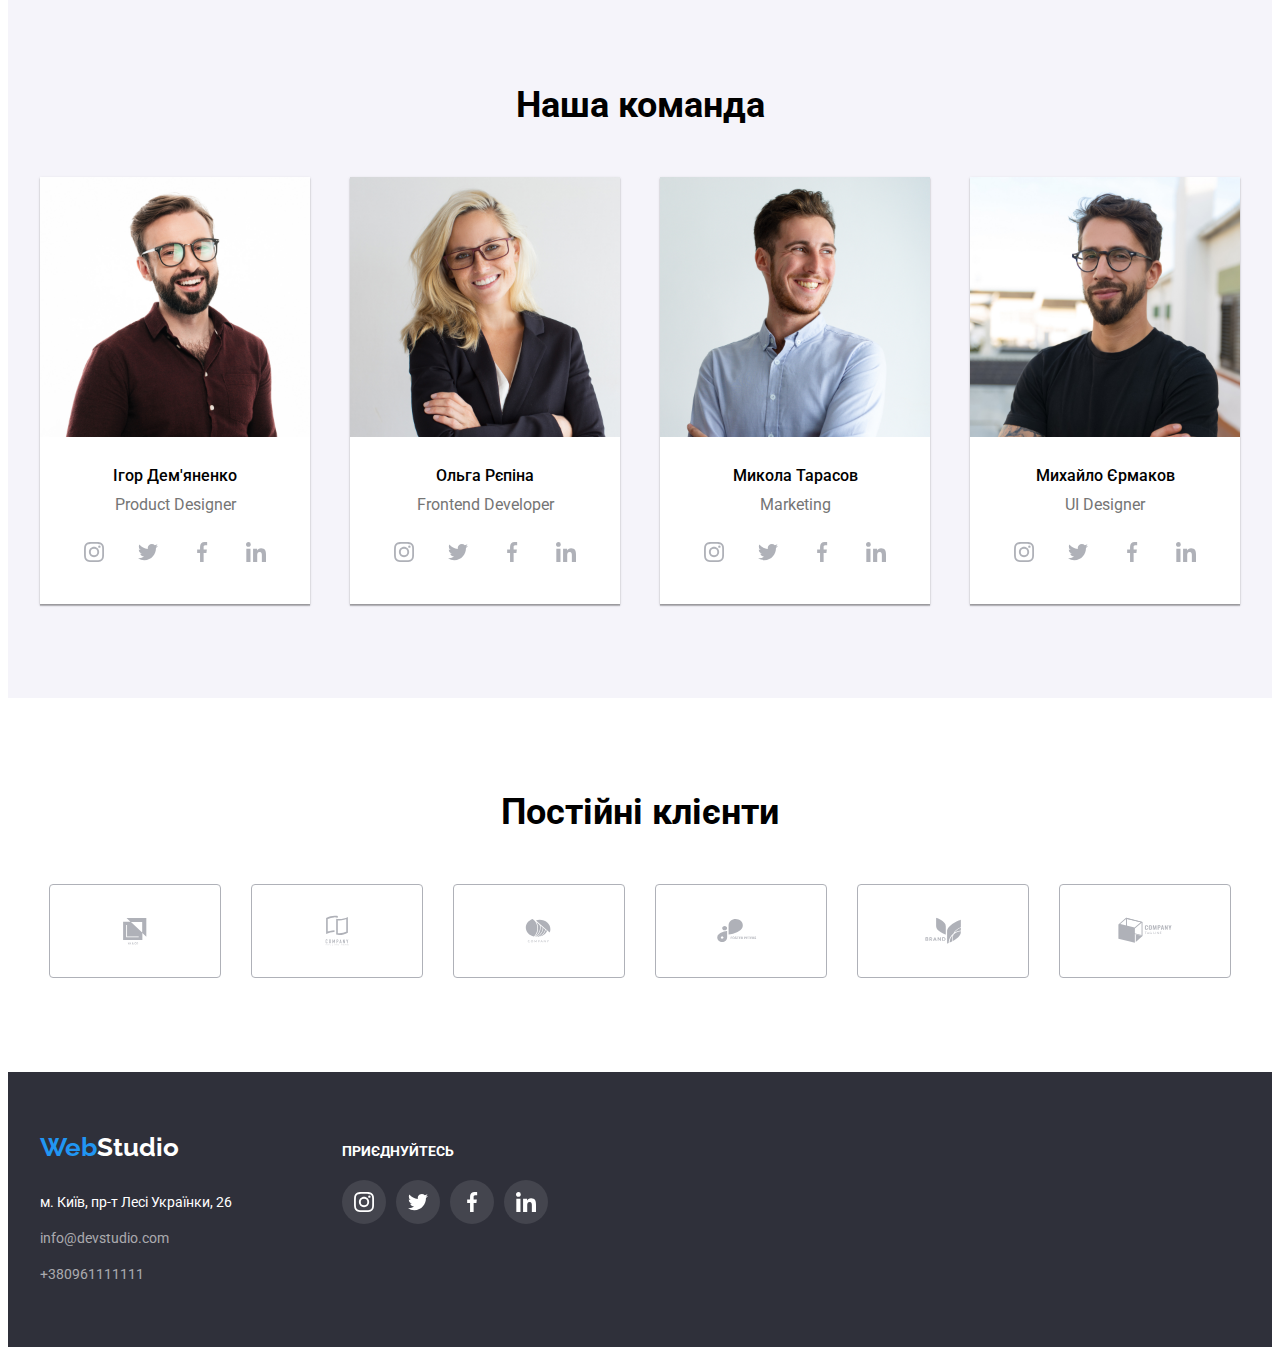
==== commit adc0ca06: "09,02" ====
--- a/index.html
+++ b/index.html
@@ -47,7 +47,7 @@
     <section class="hero container-hero">
       <div class="container">
         <h1 class="hero-title">Ефективні рішення для вашого бізнесу</h1>
-        <button type="button" class="btn-primary">Замовити послугу</button>
+        <button type="button" data-modal-open class="btn-primary">Замовити послугу</button>
       </div>
     </section>
     <section class="section">
@@ -101,15 +101,15 @@
 
         <ul class="list items-image">
           <li><div class="box-holder"><img class="pic" src="images/img1.jpg" alt="програмування" width="370" />
-            <div class="holder"><p class="holder-text">десктопні додатки</p></div></div></li>
+            <div class="holder"><p class="holder-text">ДЕСКТОПНІ ДОДАТКИ</p></div></div></li>
           <li><div class="box-holder">
             <img class="pic" src="images/img2.jpg" alt="програміст тримає телефон сидячи біля компютера" width="370" />
-            <div class="holder"><p class="holder-text">мобільні додатки</p></div>
+            <div class="holder"><p class="holder-text">МОБІЛЬНІ ДОДАТКИ</p></div>
           </div>
           </li>
           <li><div class="box-holder">
             <img class="pic" src="images/img3.jpg" alt="палітра кольорів на екрані планшета" width="370" />
-            <div class="holder"><p class="holder-text">дизайнерські рішення</p></div></div>
+            <div class="holder"><p class="holder-text">ДИЗАЙНЕРСЬКІ РІШЕННЯ</p></div></div>
           </li>
         </ul>
       </div>
@@ -356,6 +356,17 @@
       </div>
     </div>
   </footer>
+  
+  <div class="backdrop is-hidden" data-modal>
+  <div class="modal">
+    <button type="button" class="modal-class-btn" data-modal-close>
+      <svg class="modal-close-icon" width="18" height="18">
+        <use href="./images/icons.svg#icon-close"
+      </svg>
+    </button>
+  </div>
+  </div>
+  <script src="./js/modal.js"></script>
 </body>
 
 </html>--- a/css/styles.css
+++ b/css/styles.css
@@ -85,19 +85,19 @@
   font-weight: 500;
   font-size: 14px;
   line-height: 1.1;
-  text-decoration: none; 
+  text-decoration: none;
   position: relative;
+  transition: color 250ms cubic-bezier(0.4, 0, 0.2, 1);
 }
 .site-nav:hover,
 .site-nav:focus {
   color: var(--text-color);
-  transition: color 250ms cubic-bezier(0.4, 0, 0.2, 1);
 }
 .active {
   color: var(--text-color);
 }
 .active::after {
-  content: '';
+  content: "";
   position: absolute;
   width: 100%;
   height: 4px;
@@ -126,11 +126,11 @@
   font-size: 14px;
   line-height: 1.1;
   text-decoration: none;
+  transition: color 250ms cubic-bezier(0.4, 0, 0.2, 1);
 }
 .icon-nav:hover,
 .icon-nav:focus {
   fill: var(--text-color);
-  
 }
 .icon-nav {
   fill: currentColor;
@@ -144,7 +144,6 @@
 .nav-link:hover,
 .nav-link:focus {
   color: var(--text-color);
-  transition: color 250ms cubic-bezier(0.4, 0, 0.2, 1);
 }
 /*hero*/
 .hero {
@@ -237,13 +236,12 @@
 
   width: 44px;
   height: 44px;
-
+  transition: background-color 250ms cubic-bezier(0.4, 0, 0.2, 1);
   border-radius: 50px;
 }
 .social-list-link:hover,
 .social-list-link:focus {
   background-color: var(--text-color);
-  transition: background-color 250ms cubic-bezier(0.4, 0, 0.2, 1);
 }
 .social-list-icon {
   fill: #afb1b8;
@@ -309,6 +307,7 @@
   border-radius: 4px;
   padding: 6px 22px;
   border: none;
+  transition: color 250ms cubic-bezier(0.4, 0, 0.2, 1);
 }
 .items-btn {
   display: flex;
@@ -326,41 +325,42 @@
 .item {
   flex-basis: calc((100% - 60px) / 3);
 }
-.product::before {
+.product {
   display: inline-block;
-  content: '';
   position: absolute;
   width: 100%;
   height: 100%;
-  bottom: 0 ;
+  bottom: 0;
   background-color: rgba(33, 150, 243, 0.9);
   transform: translateY(100%);
   opacity: 0;
   transition: transform 250ms cubic-bezier(0.4, 0, 0.2, 1);
 }
-.new {
+.inner {
   position: relative;
   overflow: hidden;
 }
-.new:hover .product::before,
-.new:focus .product::before {
+.subtitle:hover .product,
+.subtitle:focus .product {
   transform: translateY(0);
   opacity: 1;
 }
 .subtitle {
   text-decoration: none;
   display: block;
-  
-  
+  transition: box-shadow 250ms cubic-bezier(0.4, 0, 0.2, 1);
 }
 .desc {
   color: rgba(255, 255, 255, 1);
+  width: 322px;
+  height: 168px;
+  padding: 63px 24px;
+  line-height: 1.55;
 }
 .subtitle:hover,
 .subtitle:focus {
   box-shadow: 0px 3px 1px rgba(0, 0, 0, 0.1), 0px 1px 2px rgba(0, 0, 0, 0.08),
     0px 2px 2px rgba(0, 0, 0, 0.12);
-    transition: box-shadow 250ms cubic-bezier(0.4, 0, 0.2, 1);
 }
 
 .list-aside {
@@ -375,7 +375,6 @@
   background-color: var(--text-color);
   box-shadow: 0px 3px 1px rgba(0, 0, 0, 0.1), 0px 1px 2px rgba(0, 0, 0, 0.08),
     0px 2px 2px rgba(0, 0, 0, 0.12);
-  transition: color 250ms cubic-bezier(0.4, 0, 0.2, 1);
 }
 /*h2*/
 .caption {
@@ -388,33 +387,26 @@
 }
 .pic {
   display: block;
-  
- 
 }
 .box-holder {
-  
   position: relative;
-  
-
 }
 .holder > .holder-text {
   display: flex;
   position: absolute;
   width: 370px;
-  height: 70px; 
+  height: 70px;
   bottom: 0;
   justify-content: center;
   align-items: center;
   background-color: rgba(47, 48, 58, 0.8);
-  
-  }
-  .holder-text {
-    color: var(--accent-color);
-   /* font-weight: 700;
+}
+.holder-text {
+  color: var(--accent-color);
+  /* font-weight: 700;
     font-size: 14px;
     line-height: 1.14;*/
-   
-  }
+}
 .tagline {
   color: var(--main-text-color);
   font-weight: 400;
@@ -452,6 +444,7 @@
   height: 92px;
   justify-content: center;
   border-radius: 4px;
+  transition: fill 250ms cubic-bezier(0.4, 0, 0.2, 1);
 }
 
 .items-logo-link:hover .list-logo,
@@ -462,7 +455,6 @@
 .items-logo-link:hover,
 .items-logo-link:focus {
   border-color: var(--text-color);
-  transition: fill 250ms cubic-bezier(0.4, 0, 0.2, 1);
 }
 .list-logo {
   fill: #afb1b8;
@@ -490,11 +482,11 @@
 
   display: block;
   margin-bottom: 12px;
+  transition: color 250ms cubic-bezier(0.4, 0, 0.2, 1);
 }
 .contact:hover,
 .contact:focus {
   color: var(--text-color);
-  transition: color 250ms cubic-bezier(0.4, 0, 0.2, 1);
 }
 .contact-address {
   font-style: normal;
@@ -540,11 +532,11 @@
   height: 44px;
   background: rgba(255, 255, 255, 0.1);
   border-radius: 50px;
+  transition: background-color 250ms cubic-bezier(0.4, 0, 0.2, 1);
 }
 .social-link:hover,
 .social-link:focus {
   background-color: var(--text-color);
-  transition: background-color 250ms cubic-bezier(0.4, 0, 0.2, 1);
 }
 .social-icon {
   fill: var(--accent-color);
@@ -553,3 +545,48 @@
 .social-link:focus {
   fill: var(--accent-color);
 }
+/*===modal===*/
+.backdrop {
+  position: fixed;
+  top: 0;
+  left: 0;
+  width: 100vw;
+  height: 100vh;
+  background-color: rgba(0, 0, 0, 0.2);
+  transition: opacity 250ms cubic-bezier(0.4, 0, 0.2, 1),
+    visibility 250ms cubic-bezier(0.4, 0, 0.2, 1);
+}
+
+.modal {
+  position: absolute;
+  top: 50%;
+  left: 50%;
+  transform: translate(-50%, -50%) scale(1);
+  width: 528px;
+  height: 521px;
+  background: var(--accent-color);
+}
+.backdrop.is-hidden .modal {
+  transform: translate(-50%, -50%) scale(0.5);
+}
+.modal-class-btn {
+  position: absolute;
+  top: 8px;
+  right: 8px;
+  width: 30px;
+  height: 30px;
+  display: flex;
+  justify-content: center;
+  align-items: center;
+  border-radius: 50%;
+
+  border: 1px solid rgba(0, 0, 0, 0.1);
+  background-color: var(--accent-color);
+  padding: 0;
+  cursor: pointer;
+}
+.backdrop.is-hidden {
+  opacity: 0;
+  visibility: hidden;
+  pointer-events: none;
+}
